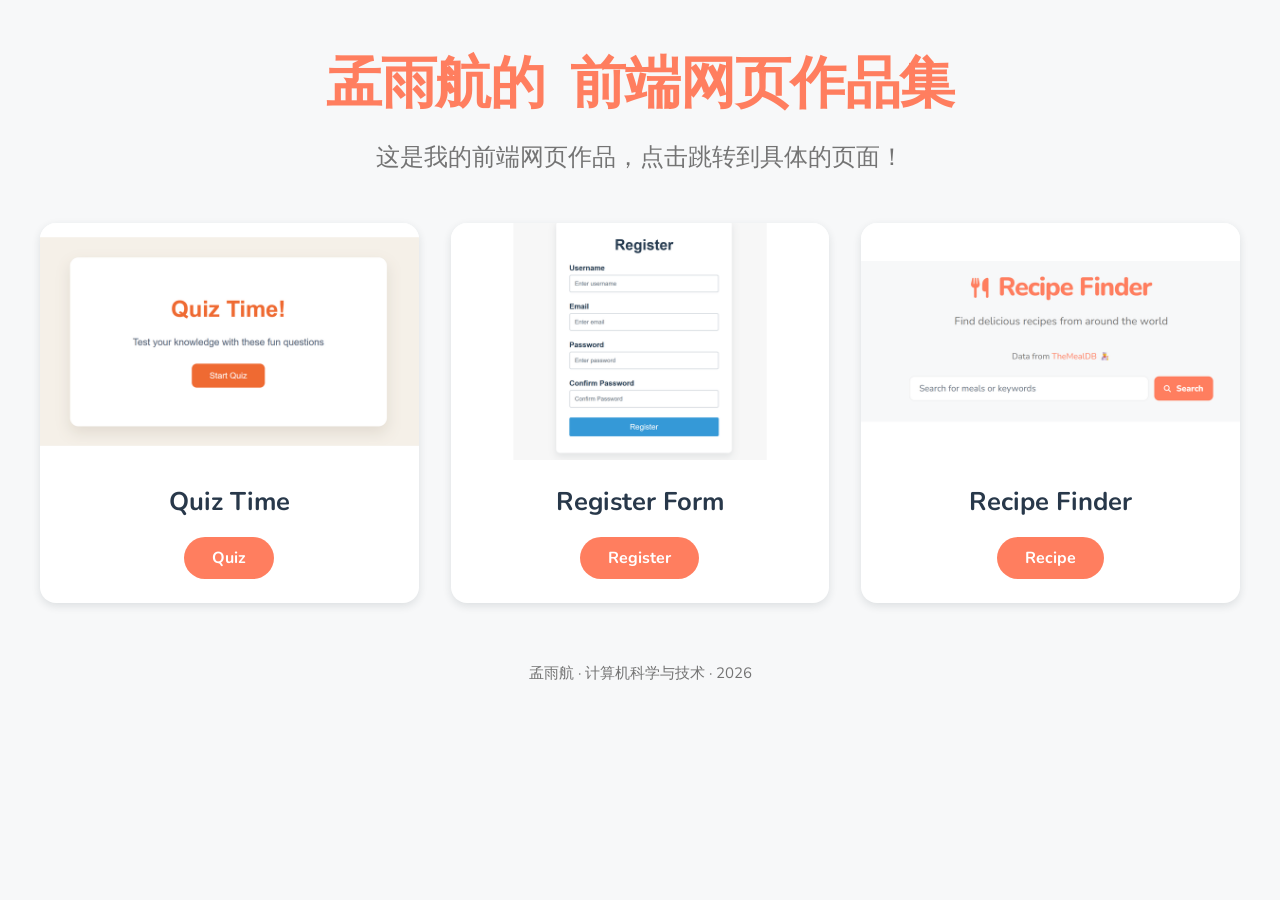
==== index.html @ 880d83f4 "初始提交：第三周作品集（基于第二周菜单搜索源码框架）" ====
<!doctype html>
<html lang="zh-CN">
  <head>
    <meta charset="UTF-8" />
    <meta name="viewport" content="width=device-width, initial-scale=1.0" />
    <title>孟雨航的前端网页作品集</title>
    <link rel="preconnect" href="https://fonts.googleapis.com" />
    <link rel="preconnect" href="https://fonts.gstatic.com" crossorigin />
    <link href="https://fonts.googleapis.com/css2?family=Nunito:wght@400;600;700;800&display=swap" rel="stylesheet" />
    <link rel="stylesheet" href="https://cdnjs.cloudflare.com/ajax/libs/font-awesome/6.7.2/css/all.min.css" crossorigin="anonymous" referrerpolicy="no-referrer" />
    <link rel="stylesheet" href="style.css" />
  </head>
  <body>
    <main class="portfolio-shell">
      <header class="portfolio-header">
        <h1 class="portfolio-title">
          <span class="portfolio-title__name">孟雨航的</span>
          <span class="portfolio-title__highlight">前端网页作品集</span>
        </h1>
        <p class="portfolio-subtitle">这是我的前端网页作品，点击跳转到具体的页面！</p>
      </header>

      <section class="works-grid" aria-label="作品展示">
        <article class="work-card">
          <div class="work-card__preview">
            <img src="images/work1.png" alt="Quiz Time 预览" />
          </div>
          <div class="work-card__body">
            <h2 class="work-card__title">Quiz Time</h2>
            <a class="work-card__btn" href="https://week2-quiz3.vercel.app/" target="_blank" rel="noreferrer">Quiz</a>
          </div>
        </article>

        <article class="work-card">
          <div class="work-card__preview">
            <img src="images/work2.png" alt="Register Form 预览" />
          </div>
          <div class="work-card__body">
            <h2 class="work-card__title">Register Form</h2>
            <a class="work-card__btn" href="https://week1-registration2.vercel.app/" target="_blank" rel="noreferrer">Register</a>
          </div>
        </article>

        <article class="work-card">
          <div class="work-card__preview">
            <img src="images/work3.png" alt="Recipe Finder 预览" />
          </div>
          <div class="work-card__body">
            <h2 class="work-card__title">Recipe Finder</h2>
            <a class="work-card__btn" href="https://week2-recipe-search2.vercel.app/" target="_blank" rel="noreferrer">Recipe</a>
          </div>
        </article>
      </section>

      <footer class="portfolio-footer">
        <p>孟雨航 · 计算机科学与技术 · 2026</p>
      </footer>
    </main>
    <script src="script.js"></script>
  </body>
</html>
---- style.css ----
:root {
  --primary: #ff7e5f;
  --primary-dark: #eb5e41;
  --primary-light: #ffb199;
  --text-dark: #28384a;
  --text-muted: #747474;
  --background: #f7f8f9;
  --card-bg: #ffffff;
  --border: #dedede;
  --shadow: 0 3px 9px rgba(35, 47, 58, .12);
}

* { box-sizing: border-box; }
html { scroll-behavior: smooth; }
body {
  margin: 0;
  min-width: 320px;
  background: var(--background);
  color: var(--text-dark);
  font-family: "Nunito", "Microsoft YaHei", "PingFang SC", Arial, sans-serif;
}

button, a { -webkit-tap-highlight-color: transparent; }
a { text-decoration: none; }

.portfolio-shell {
  width: min(1200px, calc(100% - 48px));
  margin: 0 auto;
  padding: 50px 0 70px;
}

.portfolio-header {
  text-align: center;
  margin-bottom: 50px;
}

.portfolio-title {
  margin: 0;
  font-size: clamp(36px, 5vw, 56px);
  font-weight: 800;
  letter-spacing: -0.02em;
  line-height: 1.2;
}

.portfolio-title__name,
.portfolio-title__highlight {
  color: var(--primary);
}

.portfolio-title__highlight {
  margin-left: 10px;
}

.portfolio-subtitle {
  margin: 24px 0 0;
  color: var(--text-muted);
  font-size: clamp(18px, 2.2vw, 24px);
}

.works-grid {
  display: grid;
  grid-template-columns: repeat(3, minmax(0, 1fr));
  gap: 32px;
}

.work-card {
  overflow: hidden;
  border-radius: 16px;
  background: var(--card-bg);
  box-shadow: var(--shadow);
  transition: transform .22s ease, box-shadow .22s ease;
}

.work-card:hover {
  transform: translateY(-6px);
  box-shadow: 0 12px 28px rgba(35, 47, 58, .16);
}

.work-card__preview {
  position: relative;
  background: #f0f0f0;
  aspect-ratio: 16 / 10;
  overflow: hidden;
}

.work-card__preview img {
  display: block;
  width: 100%;
  height: 100%;
  object-fit: cover;
  transition: transform .3s ease;
}

.work-card:hover .work-card__preview img {
  transform: scale(1.03);
}

.work-card__body {
  padding: 24px;
  text-align: center;
}

.work-card__title {
  margin: 0 0 18px;
  color: var(--text-dark);
  font-size: clamp(20px, 2vw, 26px);
  font-weight: 700;
}

.work-card__btn {
  display: inline-block;
  padding: 10px 28px;
  border-radius: 999px;
  background: var(--primary);
  color: #fff;
  font-size: 16px;
  font-weight: 700;
  transition: background .2s ease, transform .2s ease;
}

.work-card__btn:hover {
  background: var(--primary-dark);
  transform: translateY(-2px);
}

.portfolio-footer {
  margin-top: 60px;
  text-align: center;
  color: var(--text-muted);
  font-size: 15px;
}

@media (max-width: 900px) {
  .works-grid {
    grid-template-columns: repeat(2, minmax(0, 1fr));
    gap: 24px;
  }
}

@media (max-width: 600px) {
  .portfolio-shell {
    width: calc(100% - 28px);
    padding: 32px 0 50px;
  }
  .portfolio-title {
    font-size: 32px;
  }
  .portfolio-title__highlight {
    margin-left: 6px;
  }
  .works-grid {
    grid-template-columns: 1fr;
    gap: 20px;
  }
  .work-card__body {
    padding: 20px;
  }
}

@media (prefers-reduced-motion: reduce) {
  *, *::before, *::after {
    scroll-behavior: auto !important;
    transition-duration: .01ms !important;
  }
}
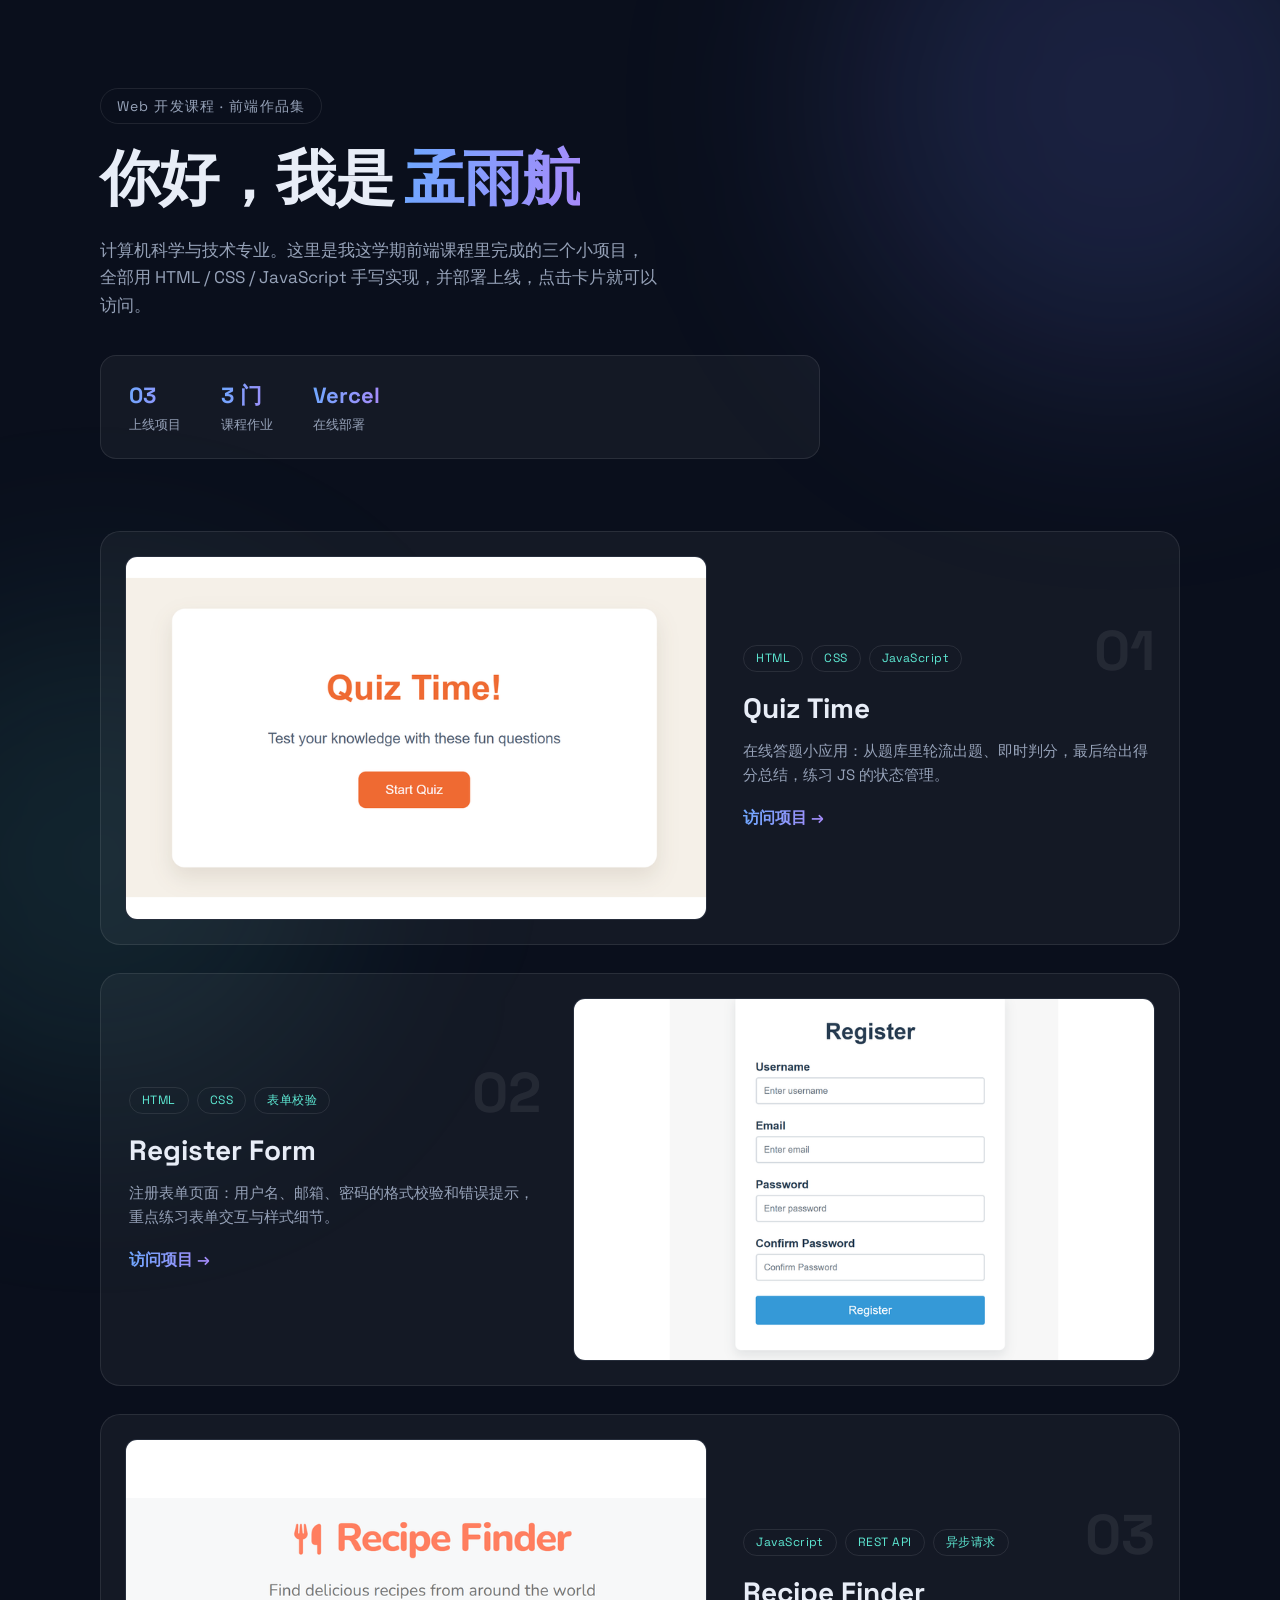
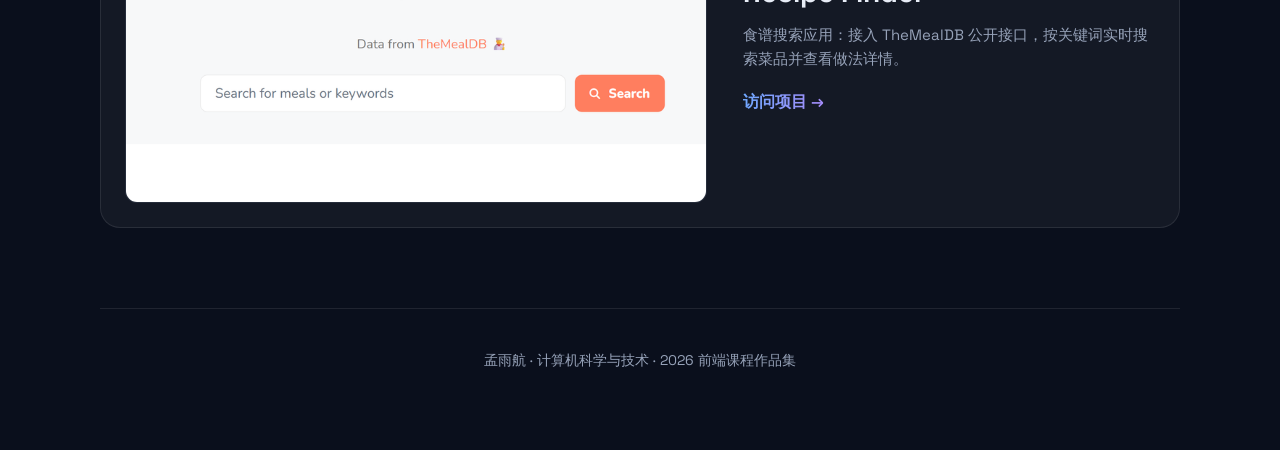
==== commit 17d0490f: "作品集 UI 重做：深色开发者风格，与点餐系统区分 - 深蓝夜空底 + 蓝紫渐变 + 光晕背景，替换原珊瑚橙配色（老师反馈：不要和点餐系统一样） - 卡片改为横向大卡：编号 + 截图 + 技术标签 +" ====
--- a/index.html
+++ b/index.html
@@ -3,59 +3,94 @@
   <head>
     <meta charset="UTF-8" />
     <meta name="viewport" content="width=device-width, initial-scale=1.0" />
-    <title>孟雨航的前端网页作品集</title>
+    <title>孟雨航 · 前端网页作品集</title>
+    <meta name="description" content="孟雨航的前端课程作品集：三个部署上线的小项目" />
     <link rel="preconnect" href="https://fonts.googleapis.com" />
     <link rel="preconnect" href="https://fonts.gstatic.com" crossorigin />
-    <link href="https://fonts.googleapis.com/css2?family=Nunito:wght@400;600;700;800&display=swap" rel="stylesheet" />
-    <link rel="stylesheet" href="https://cdnjs.cloudflare.com/ajax/libs/font-awesome/6.7.2/css/all.min.css" crossorigin="anonymous" referrerpolicy="no-referrer" />
+    <link href="https://fonts.googleapis.com/css2?family=Space+Grotesk:wght@400;500;600;700&display=swap" rel="stylesheet" />
     <link rel="stylesheet" href="style.css" />
   </head>
   <body>
-    <main class="portfolio-shell">
-      <header class="portfolio-header">
-        <h1 class="portfolio-title">
-          <span class="portfolio-title__name">孟雨航的</span>
-          <span class="portfolio-title__highlight">前端网页作品集</span>
+    <div class="glow glow--1" aria-hidden="true"></div>
+    <div class="glow glow--2" aria-hidden="true"></div>
+
+    <main class="shell">
+      <!-- 顶部介绍 -->
+      <header class="hero">
+        <p class="hero__eyebrow">Web 开发课程 · 前端作品集</p>
+        <h1 class="hero__title">
+          你好，我是<span class="hero__name">孟雨航</span>
         </h1>
-        <p class="portfolio-subtitle">这是我的前端网页作品，点击跳转到具体的页面！</p>
+        <p class="hero__desc">
+          计算机科学与技术专业。这里是我这学期前端课程里完成的三个小项目，
+          全部用 HTML / CSS / JavaScript 手写实现，并部署上线，点击卡片就可以访问。
+        </p>
+        <ul class="hero__stats" aria-label="作品统计">
+          <li><strong>03</strong><span>上线项目</span></li>
+          <li><strong>3 门</strong><span>课程作业</span></li>
+          <li><strong>Vercel</strong><span>在线部署</span></li>
+        </ul>
       </header>
 
-      <section class="works-grid" aria-label="作品展示">
-        <article class="work-card">
-          <div class="work-card__preview">
-            <img src="images/work1.png" alt="Quiz Time 预览" />
+      <!-- 作品列表 -->
+      <section class="works" aria-label="作品列表">
+        <a class="work" href="https://week2-quiz3.vercel.app/" target="_blank" rel="noreferrer">
+          <div class="work__preview">
+            <img src="images/work1.png" alt="Quiz Time 项目预览" loading="lazy" />
           </div>
-          <div class="work-card__body">
-            <h2 class="work-card__title">Quiz Time</h2>
-            <a class="work-card__btn" href="https://week2-quiz3.vercel.app/" target="_blank" rel="noreferrer">Quiz</a>
+          <div class="work__body">
+            <span class="work__index" aria-hidden="true">01</span>
+            <div class="work__tags">
+              <span>HTML</span><span>CSS</span><span>JavaScript</span>
+            </div>
+            <h2 class="work__title">Quiz Time</h2>
+            <p class="work__desc">
+              在线答题小应用：从题库里轮流出题、即时判分，最后给出得分总结，练习 JS 的状态管理。
+            </p>
+            <span class="work__link">访问项目 <i aria-hidden="true">→</i></span>
           </div>
-        </article>
+        </a>
 
-        <article class="work-card">
-          <div class="work-card__preview">
-            <img src="images/work2.png" alt="Register Form 预览" />
+        <a class="work" href="https://week1-registration2.vercel.app/" target="_blank" rel="noreferrer">
+          <div class="work__preview">
+            <img src="images/work2.png" alt="Register Form 项目预览" loading="lazy" />
           </div>
-          <div class="work-card__body">
-            <h2 class="work-card__title">Register Form</h2>
-            <a class="work-card__btn" href="https://week1-registration2.vercel.app/" target="_blank" rel="noreferrer">Register</a>
+          <div class="work__body">
+            <span class="work__index" aria-hidden="true">02</span>
+            <div class="work__tags">
+              <span>HTML</span><span>CSS</span><span>表单校验</span>
+            </div>
+            <h2 class="work__title">Register Form</h2>
+            <p class="work__desc">
+              注册表单页面：用户名、邮箱、密码的格式校验和错误提示，重点练习表单交互与样式细节。
+            </p>
+            <span class="work__link">访问项目 <i aria-hidden="true">→</i></span>
           </div>
-        </article>
+        </a>
 
-        <article class="work-card">
-          <div class="work-card__preview">
-            <img src="images/work3.png" alt="Recipe Finder 预览" />
+        <a class="work" href="https://week2-recipe-search2.vercel.app/" target="_blank" rel="noreferrer">
+          <div class="work__preview">
+            <img src="images/work3.png" alt="Recipe Finder 项目预览" loading="lazy" />
           </div>
-          <div class="work-card__body">
-            <h2 class="work-card__title">Recipe Finder</h2>
-            <a class="work-card__btn" href="https://week2-recipe-search2.vercel.app/" target="_blank" rel="noreferrer">Recipe</a>
+          <div class="work__body">
+            <span class="work__index" aria-hidden="true">03</span>
+            <div class="work__tags">
+              <span>JavaScript</span><span>REST API</span><span>异步请求</span>
+            </div>
+            <h2 class="work__title">Recipe Finder</h2>
+            <p class="work__desc">
+              食谱搜索应用：接入 TheMealDB 公开接口，按关键词实时搜索菜品并查看做法详情。
+            </p>
+            <span class="work__link">访问项目 <i aria-hidden="true">→</i></span>
           </div>
-        </article>
+        </a>
       </section>
 
-      <footer class="portfolio-footer">
-        <p>孟雨航 · 计算机科学与技术 · 2026</p>
+      <footer class="footer">
+        <p>孟雨航 · 计算机科学与技术 · 2026 前端课程作品集</p>
       </footer>
     </main>
+
     <script src="script.js"></script>
   </body>
 </html>
--- a/style.css
+++ b/style.css
@@ -1,165 +1,250 @@
 :root {
-  --primary: #ff7e5f;
-  --primary-dark: #eb5e41;
-  --primary-light: #ffb199;
-  --text-dark: #28384a;
-  --text-muted: #747474;
-  --background: #f7f8f9;
-  --card-bg: #ffffff;
-  --border: #dedede;
-  --shadow: 0 3px 9px rgba(35, 47, 58, .12);
+  --bg: #0a0f1c;
+  --text: #e8edf7;
+  --text-muted: #96a2b8;
+  --line: rgba(255, 255, 255, 0.09);
+  --card: rgba(255, 255, 255, 0.045);
+  --card-hover: rgba(255, 255, 255, 0.07);
+  --blue: #6ea8ff;
+  --violet: #a78bfa;
+  --teal: #5eead4;
+  --gradient: linear-gradient(100deg, var(--blue), var(--violet));
 }
 
 * { box-sizing: border-box; }
+
 html { scroll-behavior: smooth; }
+
 body {
   margin: 0;
   min-width: 320px;
-  background: var(--background);
-  color: var(--text-dark);
-  font-family: "Nunito", "Microsoft YaHei", "PingFang SC", Arial, sans-serif;
-}
-
-button, a { -webkit-tap-highlight-color: transparent; }
-a { text-decoration: none; }
-
-.portfolio-shell {
-  width: min(1200px, calc(100% - 48px));
+  background: var(--bg);
+  color: var(--text);
+  font-family: "Space Grotesk", "PingFang SC", "Microsoft YaHei", sans-serif;
+  line-height: 1.6;
+  overflow-x: hidden;
+}
+
+a { text-decoration: none; color: inherit; -webkit-tap-highlight-color: transparent; }
+img { display: block; max-width: 100%; }
+
+/* 背景光晕 */
+.glow {
+  position: fixed;
+  border-radius: 50%;
+  filter: blur(110px);
+  pointer-events: none;
+  z-index: 0;
+}
+.glow--1 {
+  width: 560px; height: 560px;
+  top: -180px; right: -120px;
+  background: rgba(110, 130, 255, 0.16);
+}
+.glow--2 {
+  width: 480px; height: 480px;
+  bottom: -200px; left: -140px;
+  background: rgba(94, 234, 212, 0.10);
+}
+
+.shell {
+  position: relative;
+  z-index: 1;
+  width: min(1080px, calc(100% - 48px));
   margin: 0 auto;
-  padding: 50px 0 70px;
-}
-
-.portfolio-header {
-  text-align: center;
-  margin-bottom: 50px;
-}
-
-.portfolio-title {
+  padding: 88px 0 64px;
+}
+
+/* ===== 顶部介绍 ===== */
+.hero { max-width: 720px; }
+
+.hero__eyebrow {
+  display: inline-block;
+  margin: 0 0 20px;
+  padding: 6px 16px;
+  border: 1px solid var(--line);
+  border-radius: 999px;
+  color: var(--text-muted);
+  font-size: 14px;
+  letter-spacing: 0.08em;
+}
+
+.hero__title {
   margin: 0;
-  font-size: clamp(36px, 5vw, 56px);
-  font-weight: 800;
+  font-size: clamp(38px, 6vw, 60px);
+  font-weight: 700;
+  line-height: 1.18;
   letter-spacing: -0.02em;
-  line-height: 1.2;
-}
-
-.portfolio-title__name,
-.portfolio-title__highlight {
-  color: var(--primary);
-}
-
-.portfolio-title__highlight {
+}
+
+.hero__name {
   margin-left: 10px;
-}
-
-.portfolio-subtitle {
-  margin: 24px 0 0;
-  color: var(--text-muted);
-  font-size: clamp(18px, 2.2vw, 24px);
-}
-
-.works-grid {
+  background: var(--gradient);
+  -webkit-background-clip: text;
+  background-clip: text;
+  color: transparent;
+}
+
+.hero__desc {
+  margin: 22px 0 0;
+  max-width: 560px;
+  color: var(--text-muted);
+  font-size: clamp(15px, 1.6vw, 17px);
+}
+
+.hero__stats {
+  display: flex;
+  flex-wrap: wrap;
+  gap: 40px;
+  margin: 36px 0 0;
+  padding: 22px 28px;
+  list-style: none;
+  border: 1px solid var(--line);
+  border-radius: 16px;
+  background: var(--card);
+}
+
+.hero__stats li { display: flex; flex-direction: column; gap: 2px; }
+.hero__stats strong {
+  font-size: 22px;
+  font-weight: 700;
+  background: var(--gradient);
+  -webkit-background-clip: text;
+  background-clip: text;
+  color: transparent;
+}
+.hero__stats span { color: var(--text-muted); font-size: 13px; }
+
+/* ===== 作品列表 ===== */
+.works {
+  display: flex;
+  flex-direction: column;
+  gap: 28px;
+  margin-top: 72px;
+}
+
+.work {
   display: grid;
-  grid-template-columns: repeat(3, minmax(0, 1fr));
+  grid-template-columns: minmax(0, 7fr) minmax(0, 5fr);
   gap: 32px;
-}
-
-.work-card {
+  align-items: center;
+  padding: 24px;
+  border: 1px solid var(--line);
+  border-radius: 20px;
+  background: var(--card);
+  transition: background 0.25s ease, border-color 0.25s ease, transform 0.25s ease;
+}
+
+.work:hover {
+  background: var(--card-hover);
+  border-color: rgba(110, 168, 255, 0.45);
+  transform: translateY(-4px);
+}
+
+/* 偶数卡片左右互换，节奏感 */
+.work:nth-child(even) { direction: rtl; }
+.work:nth-child(even) > * { direction: ltr; }
+
+.work__preview {
+  border-radius: 12px;
   overflow: hidden;
-  border-radius: 16px;
-  background: var(--card-bg);
-  box-shadow: var(--shadow);
-  transition: transform .22s ease, box-shadow .22s ease;
-}
-
-.work-card:hover {
-  transform: translateY(-6px);
-  box-shadow: 0 12px 28px rgba(35, 47, 58, .16);
-}
-
-.work-card__preview {
-  position: relative;
-  background: #f0f0f0;
+  border: 1px solid var(--line);
   aspect-ratio: 16 / 10;
-  overflow: hidden;
-}
-
-.work-card__preview img {
-  display: block;
+  background: #101828;
+}
+
+.work__preview img {
   width: 100%;
   height: 100%;
   object-fit: cover;
-  transition: transform .3s ease;
-}
-
-.work-card:hover .work-card__preview img {
-  transform: scale(1.03);
-}
-
-.work-card__body {
-  padding: 24px;
+  transition: transform 0.35s ease;
+}
+
+.work:hover .work__preview img { transform: scale(1.04); }
+
+.work__body { position: relative; padding: 8px 4px; }
+
+.work__index {
+  position: absolute;
+  top: -14px;
+  right: 0;
+  font-size: 56px;
+  font-weight: 700;
+  color: rgba(255, 255, 255, 0.07);
+  line-height: 1;
+  pointer-events: none;
+}
+
+.work__tags { display: flex; flex-wrap: wrap; gap: 8px; }
+
+.work__tags span {
+  padding: 3px 12px;
+  border: 1px solid var(--line);
+  border-radius: 999px;
+  color: var(--teal);
+  font-size: 12px;
+  letter-spacing: 0.04em;
+}
+
+.work__title {
+  margin: 14px 0 8px;
+  font-size: clamp(22px, 2.4vw, 28px);
+  font-weight: 700;
+}
+
+.work__desc {
+  margin: 0;
+  color: var(--text-muted);
+  font-size: 15px;
+}
+
+.work__link {
+  display: inline-block;
+  margin-top: 18px;
+  font-weight: 600;
+  background: var(--gradient);
+  -webkit-background-clip: text;
+  background-clip: text;
+  color: transparent;
+}
+
+.work__link i {
+  font-style: normal;
+  display: inline-block;
+  transition: transform 0.25s ease;
+}
+
+.work:hover .work__link i { transform: translateX(5px); }
+
+/* ===== 页脚 ===== */
+.footer {
+  margin-top: 80px;
+  padding-top: 26px;
+  border-top: 1px solid var(--line);
   text-align: center;
-}
-
-.work-card__title {
-  margin: 0 0 18px;
-  color: var(--text-dark);
-  font-size: clamp(20px, 2vw, 26px);
-  font-weight: 700;
-}
-
-.work-card__btn {
-  display: inline-block;
-  padding: 10px 28px;
-  border-radius: 999px;
-  background: var(--primary);
-  color: #fff;
-  font-size: 16px;
-  font-weight: 700;
-  transition: background .2s ease, transform .2s ease;
-}
-
-.work-card__btn:hover {
-  background: var(--primary-dark);
-  transform: translateY(-2px);
-}
-
-.portfolio-footer {
-  margin-top: 60px;
-  text-align: center;
-  color: var(--text-muted);
-  font-size: 15px;
-}
-
-@media (max-width: 900px) {
-  .works-grid {
-    grid-template-columns: repeat(2, minmax(0, 1fr));
-    gap: 24px;
-  }
-}
-
-@media (max-width: 600px) {
-  .portfolio-shell {
-    width: calc(100% - 28px);
-    padding: 32px 0 50px;
-  }
-  .portfolio-title {
-    font-size: 32px;
-  }
-  .portfolio-title__highlight {
-    margin-left: 6px;
-  }
-  .works-grid {
+  color: var(--text-muted);
+  font-size: 14px;
+}
+
+/* ===== 响应式 ===== */
+@media (max-width: 860px) {
+  .work {
     grid-template-columns: 1fr;
     gap: 20px;
   }
-  .work-card__body {
-    padding: 20px;
-  }
+  .work:nth-child(even) { direction: ltr; }
+  .hero__stats { gap: 28px; }
+}
+
+@media (max-width: 560px) {
+  .shell { width: calc(100% - 32px); padding: 56px 0 48px; }
+  .work { padding: 16px; border-radius: 16px; }
+  .hero__stats { padding: 16px 20px; }
 }
 
 @media (prefers-reduced-motion: reduce) {
   *, *::before, *::after {
     scroll-behavior: auto !important;
-    transition-duration: .01ms !important;
+    transition-duration: 0.01ms !important;
   }
 }
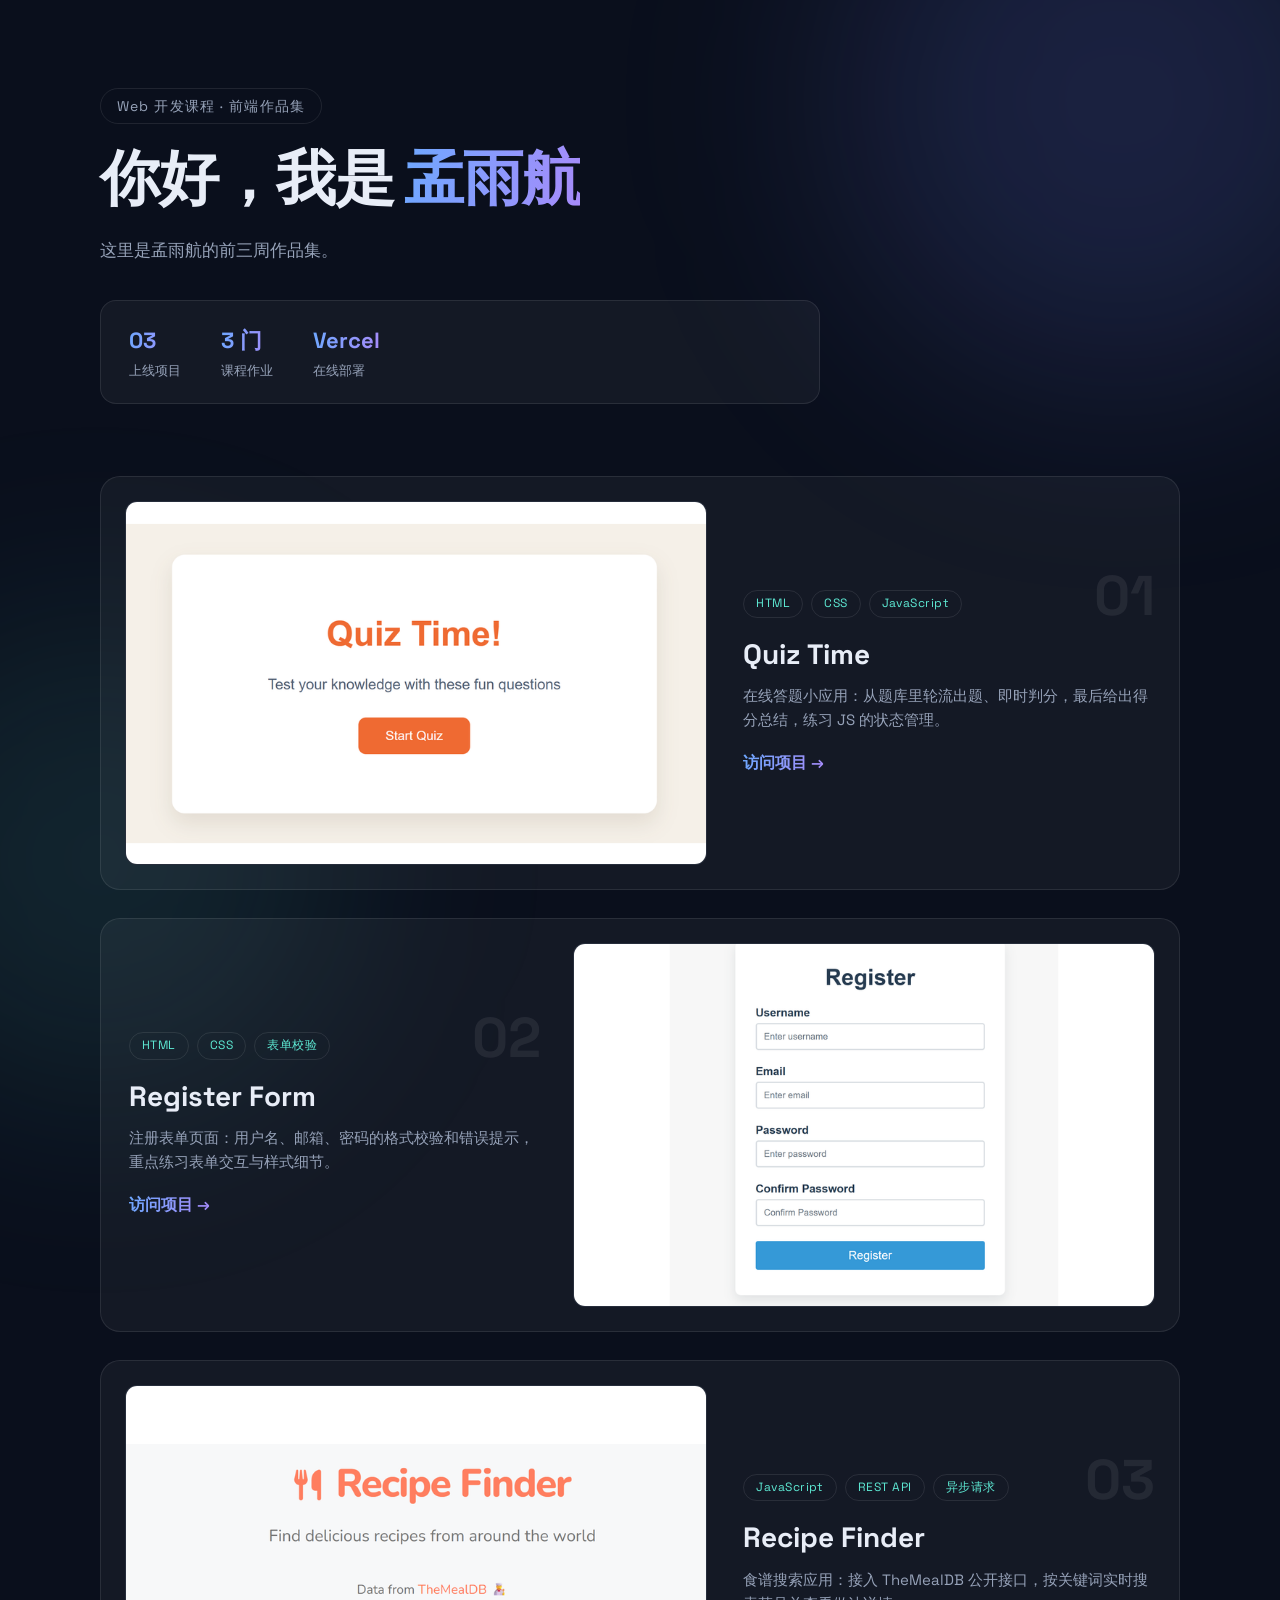
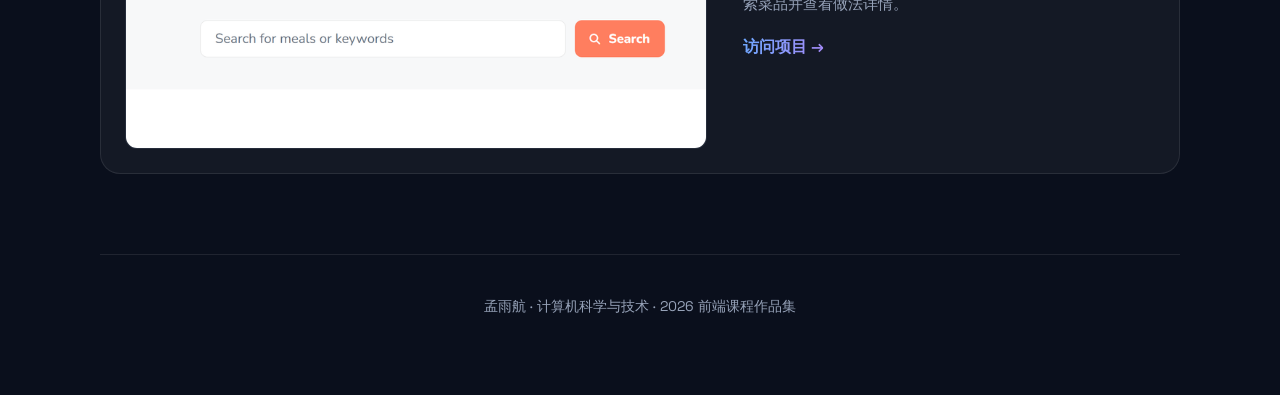
==== commit 8aa708d2: "精简 hero 描述文字" ====
--- a/index.html
+++ b/index.html
@@ -22,8 +22,7 @@
           你好，我是<span class="hero__name">孟雨航</span>
         </h1>
         <p class="hero__desc">
-          计算机科学与技术专业。这里是我这学期前端课程里完成的三个小项目，
-          全部用 HTML / CSS / JavaScript 手写实现，并部署上线，点击卡片就可以访问。
+          这里是孟雨航的前三周作品集。
         </p>
         <ul class="hero__stats" aria-label="作品统计">
           <li><strong>03</strong><span>上线项目</span></li>
